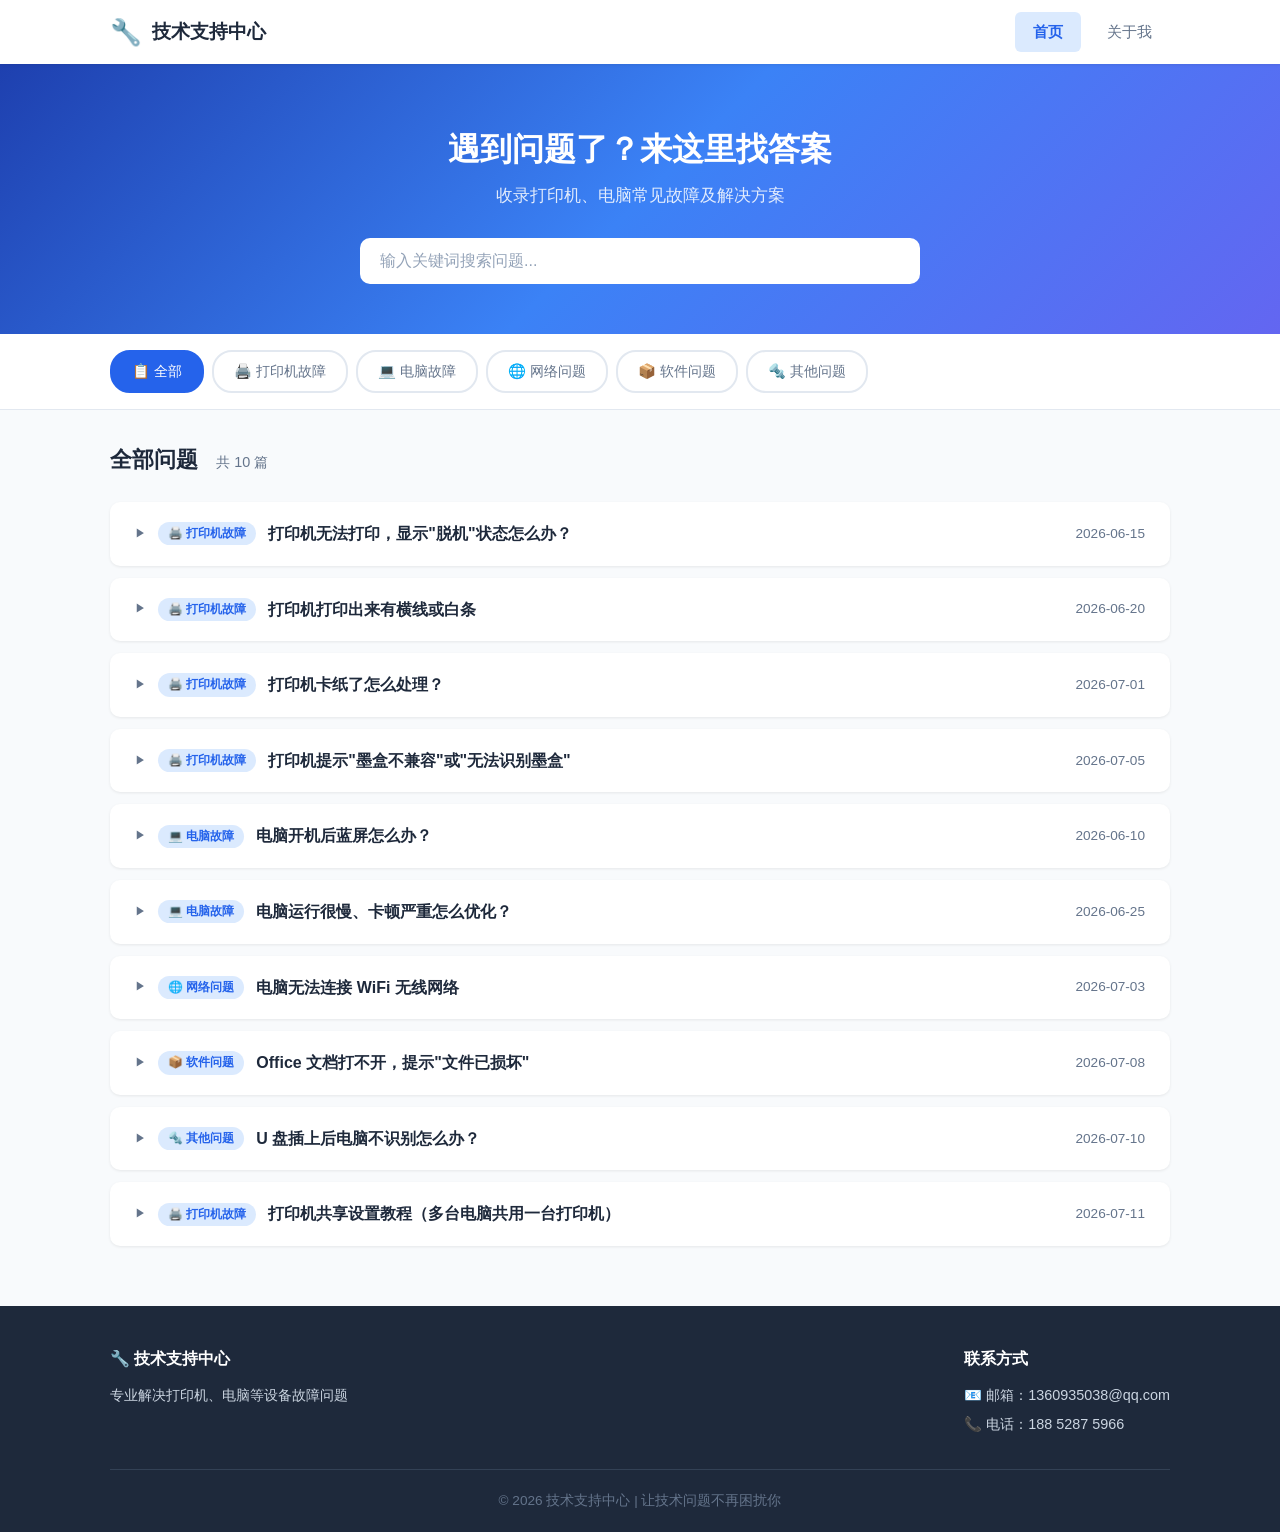
==== tech-support/index.html @ bb20eeff "Add files via upload" ====
<!DOCTYPE html>
<html lang="zh-CN">
<head>
    <meta charset="UTF-8">
    <meta name="viewport" content="width=device-width, initial-scale=1.0">
    <title>技术支持中心 - 打印机/电脑故障解决方案</title>
    <link rel="stylesheet" href="css/style.css">
</head>
<body>
    <!-- 顶部导航 -->
    <header class="header">
        <div class="container header-inner">
            <a href="index.html" class="logo">
                <span class="logo-icon">🔧</span>
                <span class="logo-text">技术支持中心</span>
            </a>
            <nav class="nav">
                <a href="index.html" class="nav-link active">首页</a>
                <a href="https://www.idarin.cn" class="nav-link">关于我</a>
            </nav>
            <button class="mobile-menu-btn" id="mobileMenuBtn">☰</button>
        </div>
    </header>

    <!-- 移动端菜单 -->
    <div class="mobile-menu" id="mobileMenu">
        <a href="index.html" class="mobile-nav-link active">首页</a>
        <a href="https://www.idarin.cn" class="mobile-nav-link">关于我</a>
    </div>

    <!-- 搜索区域 -->
    <section class="hero">
        <div class="container">
            <h1 class="hero-title">遇到问题了？来这里找答案</h1>
            <p class="hero-subtitle">收录打印机、电脑常见故障及解决方案</p>
            <div class="search-box">
                <input type="text" id="searchInput" placeholder="输入关键词搜索问题..." class="search-input" oninput="doSearch()">
            </div>
        </div>
    </section>

    <!-- 分类标签 -->
    <section class="categories-section">
        <div class="container">
            <div class="categories" id="categories">
                <span class="category-tag active" onclick="filterCategory('all', this)">📋 全部</span>
                <span class="category-tag" onclick="filterCategory('printer', this)">🖨️ 打印机故障</span>
                <span class="category-tag" onclick="filterCategory('computer', this)">💻 电脑故障</span>
                <span class="category-tag" onclick="filterCategory('network', this)">🌐 网络问题</span>
                <span class="category-tag" onclick="filterCategory('software', this)">📦 软件问题</span>
                <span class="category-tag" onclick="filterCategory('other', this)">🔩 其他问题</span>
            </div>
        </div>
    </section>

    <!-- ==================== 文章列表 ==================== -->
    <!-- 
        添加新文章：复制一整段 <details> ... </details>，修改标题、日期、分类和内容即可
        分类可选值：printer / computer / network / software / other
    -->

    <section class="articles-section">
        <div class="container">
            <h2 class="articles-title">全部问题 <span id="articleCount" class="article-count"></span></h2>
            <div class="faq-list">

                <!-- ===== 打印机类 ===== -->

                <!-- 文章 1 -->
                <details class="faq-item" data-category="printer" data-tags="脱机 连接 驱动" data-date="2026-06-15">
                    <summary>
                        <span class="faq-cat">🖨️ 打印机故障</span>
                        <span class="faq-title">打印机无法打印，显示"脱机"状态怎么办？</span>
                        <span class="faq-date">2026-06-15</span>
                    </summary>
                    <div class="faq-answer">
                        <h3>故障现象</h3>
                        <p>打印机在电脑上显示"脱机"状态，发送打印任务后没有反应。</p>

                        <h3>解决方法（按顺序尝试）</h3>

                        <p><strong>方法一：取消"脱机使用打印机"</strong></p>
                        <p class="step">1. 打开电脑的<strong>控制面板</strong> → <strong>设备和打印机</strong></p>
                        <p class="step">2. 右键点击你的打印机图标</p>
                        <p class="step">3. 查看是否勾选了<strong>"脱机使用打印机"</strong>，如果勾选了，<strong>取消勾选</strong></p>
                        <p class="step">4. 如果菜单里有<strong>"暂停打印"</strong>，也一并取消</p>

                        <p><strong>方法二：重启打印服务</strong></p>
                        <p class="step">1. 在电脑搜索栏输入 <strong>services.msc</strong> 并打开</p>
                        <p class="step">2. 找到 <strong>Print Spooler</strong> 服务</p>
                        <p class="step">3. 右键选择<strong>重新启动</strong></p>
                        <p class="step">4. 重新打开打印机，尝试打印</p>

                        <p><strong>方法三：检查连接线/USB口</strong></p>
                        <p class="step">1. 拔掉打印机的 USB 线，等待 10 秒</p>
                        <p class="step">2. 换一个 USB 接口重新插入</p>
                        <p class="step">3. 听到电脑"叮咚"的识别声后，再尝试打印</p>

                        <p class="warning">⚠ 如果以上方法都无效，可能是打印机驱动损坏，需要重新安装驱动。</p>
                    </div>
                </details>

                <!-- 文章 2 -->
                <details class="faq-item" data-category="printer" data-tags="横线 白条 喷头 墨盒" data-date="2026-06-20">
                    <summary>
                        <span class="faq-cat">🖨️ 打印机故障</span>
                        <span class="faq-title">打印机打印出来有横线或白条</span>
                        <span class="faq-date">2026-06-20</span>
                    </summary>
                    <div class="faq-answer">
                        <h3>故障现象</h3>
                        <p>打印出来的纸张上有明显的横向线条、白条或颜色不均匀。</p>

                        <h3>解决方法</h3>

                        <p><strong>喷墨打印机：</strong></p>
                        <p class="step">1. 打开打印机属性，找到<strong>维护</strong>或<strong>工具</strong>选项</p>
                        <p class="step">2. 执行<strong>打印头清洗</strong>（可能需要 2-3 次）</p>
                        <p class="step">3. 清洗后执行<strong>喷嘴检查</strong>，打印测试页查看效果</p>
                        <p class="step">4. 如果仍不行，取出墨盒，用干净的湿纸巾轻轻擦拭喷头触点</p>

                        <p><strong>激光打印机：</strong></p>
                        <p class="step">1. 取出硒鼓，轻轻左右摇晃几次（让碳粉均匀分布）</p>
                        <p class="step">2. 检查硒鼓表面是否有划痕或损坏</p>
                        <p class="step">3. 如果硒鼓寿命已到（一般打印 2000-3000 页），需要更换新硒鼓</p>

                        <p class="warning">⚠ 注意：处理硒鼓时避免直接用手触碰感光鼓表面。</p>
                    </div>
                </details>

                <!-- 文章 3 -->
                <details class="faq-item" data-category="printer" data-tags="卡纸 进纸 纸张" data-date="2026-07-01">
                    <summary>
                        <span class="faq-cat">🖨️ 打印机故障</span>
                        <span class="faq-title">打印机卡纸了怎么处理？</span>
                        <span class="faq-date">2026-07-01</span>
                    </summary>
                    <div class="faq-answer">
                        <h3>故障现象</h3>
                        <p>打印机停止工作，面板上闪烁红灯或显示"卡纸"提示。</p>

                        <h3>正确处理方法</h3>
                        <p class="step">1. <strong>先关闭打印机电源</strong>（重要！带电操作可能损坏机器）</p>
                        <p class="step">2. 打开打印机的前盖和/或后盖</p>
                        <p class="step">3. <strong>顺着出纸方向</strong>轻轻拉出纸张，不要逆向拉扯</p>
                        <p class="step">4. 如果纸张撕裂，务必将所有碎片清理干净</p>
                        <p class="step">5. 检查纸道内是否有异物（回形针、订书钉等）</p>
                        <p class="step">6. 重新装好纸张（不要超过纸盘容量，纸张要整齐）</p>
                        <p class="step">7. 开机测试打印</p>

                        <p class="warning">⚠ 切忌：不要用蛮力拉扯卡住的纸张！如果看不到纸头，建议拆机或联系技术人员。</p>

                        <h3>预防卡纸的小技巧</h3>
                        <ul>
                            <li>纸张存放要干燥，受潮的纸容易卡</li>
                            <li>装纸前把纸抖松，避免纸张粘连</li>
                            <li>不要混用不同厚度/尺寸的纸张</li>
                            <li>定期清理打印机内部的纸屑和灰尘</li>
                        </ul>
                    </div>
                </details>

                <!-- 文章 4 -->
                <details class="faq-item" data-category="printer" data-tags="墨盒 不兼容 触点" data-date="2026-07-05">
                    <summary>
                        <span class="faq-cat">🖨️ 打印机故障</span>
                        <span class="faq-title">打印机提示"墨盒不兼容"或"无法识别墨盒"</span>
                        <span class="faq-date">2026-07-05</span>
                    </summary>
                    <div class="faq-answer">
                        <h3>故障现象</h3>
                        <p>更换新墨盒后，打印机屏幕提示"墨盒不兼容"、"无法识别墨盒"或墨盒灯闪烁。</p>

                        <h3>解决方法</h3>
                        <p class="step">1. <strong>确认墨盒型号</strong>：检查墨盒包装上的型号是否与打印机匹配</p>
                        <p class="step">2. <strong>撕掉保护膜</strong>：新墨盒底部通常有黄色/橙色的保护膜，必须撕掉</p>
                        <p class="step">3. <strong>清洁触点</strong>：用干净的棉签蘸少量酒精，轻轻擦拭墨盒背面的金属触点</p>
                        <p class="step">4. 同样清洁打印机内部的墨盒触点</p>
                        <p class="step">5. 重新安装墨盒，确保听到"咔嗒"一声卡到位</p>
                        <p class="step">6. 重启打印机</p>

                        <p class="warning">⚠ 如果以上步骤都无效，可能是墨盒本身有质量问题，建议联系购买处退换。</p>
                    </div>
                </details>

                <!-- ===== 电脑类 ===== -->

                <!-- 文章 5 -->
                <details class="faq-item" data-category="computer" data-tags="蓝屏 开机 Windows" data-date="2026-06-10">
                    <summary>
                        <span class="faq-cat">💻 电脑故障</span>
                        <span class="faq-title">电脑开机后蓝屏怎么办？</span>
                        <span class="faq-date">2026-06-10</span>
                    </summary>
                    <div class="faq-answer">
                        <h3>故障现象</h3>
                        <p>电脑开机后出现蓝色背景的错误提示页面，无法正常进入系统。</p>

                        <h3>解决步骤</h3>
                        <p class="step">1. <strong>记录错误代码</strong>：蓝屏底部通常有一串代码（如 0x0000007B），拍照记录下来</p>
                        <p class="step">2. <strong>重启电脑</strong>：有时只是一次偶发故障，重启即可</p>
                        <p class="step">3. <strong>进入安全模式</strong>：开机时反复按 F8（或 Shift+F8），选择"安全模式"</p>
                        <p class="step">4. 在安全模式下，卸载最近安装的软件或驱动</p>
                        <p class="step">5. 打开命令提示符（管理员），运行：<code>sfc /scannow</code> 修复系统文件</p>
                        <p class="step">6. 如果以上无效，考虑<strong>系统还原</strong>或<strong>重装系统</strong></p>

                        <p class="warning">⚠ 如果蓝屏频繁出现且代码指向硬件（如 MEMORY_MANAGEMENT），可能是内存条故障，建议送修检测。</p>
                    </div>
                </details>

                <!-- 文章 6 -->
                <details class="faq-item" data-category="computer" data-tags="卡顿 慢 优化 清理" data-date="2026-06-25">
                    <summary>
                        <span class="faq-cat">💻 电脑故障</span>
                        <span class="faq-title">电脑运行很慢、卡顿严重怎么优化？</span>
                        <span class="faq-date">2026-06-25</span>
                    </summary>
                    <div class="faq-answer">
                        <h3>常见原因</h3>
                        <ul>
                            <li>开机启动项太多</li>
                            <li>C 盘空间不足</li>
                            <li>后台程序占用过高</li>
                            <li>电脑中病毒或恶意软件</li>
                        </ul>

                        <h3>优化方法</h3>

                        <p><strong>1. 清理开机启动项</strong></p>
                        <p class="step">按 Ctrl+Shift+Esc 打开任务管理器 → 切换到"启动"标签 → 禁用不必要的启动项</p>

                        <p><strong>2. 清理磁盘空间</strong></p>
                        <p class="step">打开"此电脑" → 右键 C 盘 → 属性 → 磁盘清理 → 清理系统文件</p>
                        <p class="step">建议 C 盘保留至少 20GB 以上可用空间</p>

                        <p><strong>3. 卸载不用的软件</strong></p>
                        <p class="step">控制面板 → 程序和功能 → 卸载长期不用的软件</p>

                        <p><strong>4. 查杀病毒</strong></p>
                        <p class="step">使用火绒、360 等安全软件全盘扫描</p>

                        <p class="warning">⚠ 如果电脑配置本身太低（如内存低于 4GB），建议升级硬件（加内存、换固态硬盘）效果最明显。</p>
                    </div>
                </details>

                <!-- ===== 网络类 ===== -->

                <!-- 文章 7 -->
                <details class="faq-item" data-category="network" data-tags="WiFi 无线 网络 连接" data-date="2026-07-03">
                    <summary>
                        <span class="faq-cat">🌐 网络问题</span>
                        <span class="faq-title">电脑无法连接 WiFi 无线网络</span>
                        <span class="faq-date">2026-07-03</span>
                    </summary>
                    <div class="faq-answer">
                        <h3>故障现象</h3>
                        <p>电脑右下角网络图标显示红叉，或能搜到 WiFi 但连接失败。</p>

                        <h3>排查步骤</h3>
                        <p class="step">1. <strong>检查 WiFi 开关</strong>：部分笔记本有物理 WiFi 开关或 Fn+功能键开关，确保已打开</p>
                        <p class="step">2. <strong>检查飞行模式</strong>：确认飞行模式已关闭</p>
                        <p class="step">3. <strong>重启路由器和电脑</strong>：拔掉路由器电源等 30 秒再插上</p>
                        <p class="step">4. <strong>忘记网络重连</strong>：WiFi 列表 → 右键该网络 → 忘记 → 重新输入密码连接</p>
                        <p class="step">5. <strong>更新网卡驱动</strong>：设备管理器 → 网络适配器 → 右键无线网卡 → 更新驱动</p>
                        <p class="step">6. <strong>用手机热点测试</strong>：如果手机热点能连上，说明是路由器问题；如果也连不上，说明是电脑问题</p>

                        <p class="warning">⚠ 如果网卡驱动显示黄色感叹号，说明驱动有问题，需要从官网下载对应驱动安装。</p>
                    </div>
                </details>

                <!-- ===== 软件类 ===== -->

                <!-- 文章 8 -->
                <details class="faq-item" data-category="software" data-tags="Office Word Excel 文件损坏" data-date="2026-07-08">
                    <summary>
                        <span class="faq-cat">📦 软件问题</span>
                        <span class="faq-title">Office 文档打不开，提示"文件已损坏"</span>
                        <span class="faq-date">2026-07-08</span>
                    </summary>
                    <div class="faq-answer">
                        <h3>解决方法</h3>

                        <p><strong>Word 文档修复：</strong></p>
                        <p class="step">1. 打开 Word → 文件 → 打开 → 浏览</p>
                        <p class="step">2. 选中打不开的文件，点击"打开"按钮旁的下拉箭头</p>
                        <p class="step">3. 选择<strong>"打开并修复"</strong></p>

                        <p><strong>Excel 文档修复：</strong></p>
                        <p class="step">1. 打开 Excel → 文件 → 打开 → 浏览</p>
                        <p class="step">2. 同样选择"打开并修复"</p>
                        <p class="step">3. 如果弹出对话框，选择<strong>"提取数据"</strong></p>

                        <p><strong>使用 WPS 打开</strong></p>
                        <p class="step">有时 WPS 的兼容性比 Office 更好，可以尝试用 WPS 打开再另存为新的 Office 文件。</p>

                        <p class="warning">⚠ 重要文件建议定期备份！U 盘里的文件更容易损坏，建议在电脑硬盘上也存一份。</p>
                    </div>
                </details>

                <!-- ===== 其他类 ===== -->

                <!-- 文章 9 -->
                <details class="faq-item" data-category="other" data-tags="U盘 不识别 USB" data-date="2026-07-10">
                    <summary>
                        <span class="faq-cat">🔩 其他问题</span>
                        <span class="faq-title">U 盘插上后电脑不识别怎么办？</span>
                        <span class="faq-date">2026-07-10</span>
                    </summary>
                    <div class="faq-answer">
                        <h3>排查步骤</h3>
                        <p class="step">1. <strong>换一个 USB 接口</strong>：先试试其他接口，排除单个接口故障</p>
                        <p class="step">2. <strong>换一台电脑</strong>：确认是 U 盘问题还是电脑问题</p>
                        <p class="step">3. <strong>检查设备管理器</strong>：右键"此电脑" → 管理 → 设备管理器 → 查看"通用串行总线控制器"是否有黄色感叹号</p>
                        <p class="step">4. <strong>磁盘管理查看</strong>：右键"此电脑" → 管理 → 磁盘管理 → 看是否能找到 U 盘（可能没有盘符）</p>
                        <p class="step">5. 如果在磁盘管理中能看到，右键给它<strong>分配盘符</strong></p>

                        <p class="warning">⚠ 如果磁盘管理中完全看不到 U 盘，且换电脑也不识别，U 盘可能已经硬件损坏。如果数据重要，建议找专业数据恢复。</p>
                    </div>
                </details>

                <!-- 文章 10 -->
                <details class="faq-item" data-category="printer" data-tags="共享 局域网 多台电脑" data-date="2026-07-11">
                    <summary>
                        <span class="faq-cat">🖨️ 打印机故障</span>
                        <span class="faq-title">打印机共享设置教程（多台电脑共用一台打印机）</span>
                        <span class="faq-date">2026-07-11</span>
                    </summary>
                    <div class="faq-answer">
                        <h3>前提条件</h3>
                        <p>所有电脑必须在<strong>同一个局域网</strong>内（连接同一个路由器）。</p>

                        <h3>主机端设置（连接打印机的电脑）</h3>
                        <p class="step">1. 控制面板 → 设备和打印机 → 右键打印机 → <strong>打印机属性</strong></p>
                        <p class="step">2. 切换到<strong>"共享"</strong>标签 → 勾选<strong>"共享这台打印机"</strong></p>
                        <p class="step">3. 设置一个简单的共享名（如 Printer）→ 确定</p>
                        <p class="step">4. 控制面板 → 网络和共享中心 → 更改高级共享设置 → 启用<strong>网络发现</strong>和<strong>文件和打印机共享</strong></p>

                        <h3>客户端设置（其他电脑）</h3>
                        <p class="step">1. 按 Win+R 键，输入 <code>\\\\主机电脑名</code> 或 <code>\\\\主机IP地址</code></p>
                        <p class="step">2. 找到共享的打印机，双击安装驱动</p>
                        <p class="step">3. 安装完成后即可使用</p>

                        <p class="warning">⚠ 所有电脑建议设置相同的<strong>工作组</strong>（通常是 WORKGROUP），可避免很多共享问题。</p>
                    </div>
                </details>

            </div>
            <div class="no-result" id="noResult" style="display:none;">
                <p>😕 没有找到相关问题</p>
                <p>试试其他关键词，或者联系我获取帮助</p>
            </div>
        </div>
    </section>

    <!-- 页脚 -->
    <footer class="footer">
        <div class="container">
            <div class="footer-content">
                <div class="footer-info">
                    <h3>🔧 技术支持中心</h3>
                    <p>专业解决打印机、电脑等设备故障问题</p>
                </div>
                <div class="footer-contact">
                    <h3>联系方式</h3>
                    <p>📧 邮箱：1360935038@qq.com</p>
                    <p>📞 电话：188 5287 5966</p>
                </div>
            </div>
            <div class="footer-bottom">
                <p>&copy; 2026 技术支持中心 | 让技术问题不再困扰你</p>
            </div>
        </div>
    </footer>

    <script>
        // ========== 搜索 & 分类筛选 ==========
        let currentCategory = "all";

        function filterCategory(cat, el) {
            currentCategory = cat;
            // 切换标签样式
            document.querySelectorAll(".category-tag").forEach(t => t.classList.remove("active"));
            el.classList.add("active");
            // 清空搜索
            document.getElementById("searchInput").value = "";
            applyFilters();
        }

        function doSearch() {
            currentCategory = "all";
            document.querySelectorAll(".category-tag").forEach(t => t.classList.remove("active"));
            document.querySelector('.category-tag[onclick*="all"]').classList.add("active");
            applyFilters();
        }

        function applyFilters() {
            const keyword = document.getElementById("searchInput").value.trim().toLowerCase();
            const items = document.querySelectorAll(".faq-item");
            let visibleCount = 0;

            items.forEach(item => {
                const cat = item.getAttribute("data-category");
                const tags = (item.getAttribute("data-tags") || "").toLowerCase();
                const title = item.querySelector(".faq-title").textContent.toLowerCase();

                // 分类匹配
                const catMatch = (currentCategory === "all" || cat === currentCategory);
                // 搜索匹配
                const searchMatch = (!keyword || title.includes(keyword) || tags.includes(keyword));

                if (catMatch && searchMatch) {
                    item.style.display = "";
                    visibleCount++;
                } else {
                    item.style.display = "none";
                }
            });

            // 更新数量
            document.getElementById("articleCount").textContent = "共 " + visibleCount + " 篇";

            // 无结果显示
            document.getElementById("noResult").style.display = visibleCount === 0 ? "block" : "none";
        }

        // 移动端菜单
        document.getElementById("mobileMenuBtn").addEventListener("click", () => {
            document.getElementById("mobileMenu").classList.toggle("active");
        });

        // 初始计数
        document.addEventListener("DOMContentLoaded", () => {
            const total = document.querySelectorAll(".faq-item").length;
            document.getElementById("articleCount").textContent = "共 " + total + " 篇";
        });
    </script>
</body>
</html>
---- tech-support/css/style.css ----
/* ========== 全局样式 ========== */
:root {
    --primary: #2563eb;
    --primary-dark: #1d4ed8;
    --primary-light: #dbeafe;
    --bg: #f8fafc;
    --white: #ffffff;
    --text: #1e293b;
    --text-light: #64748b;
    --border: #e2e8f0;
    --shadow: 0 1px 3px rgba(0,0,0,0.08);
    --shadow-md: 0 4px 12px rgba(0,0,0,0.1);
    --radius: 10px;
    --radius-sm: 6px;
}

* {
    margin: 0;
    padding: 0;
    box-sizing: border-box;
}

body {
    font-family: -apple-system, BlinkMacSystemFont, "Segoe UI", "PingFang SC", "Microsoft YaHei", sans-serif;
    background: var(--bg);
    color: var(--text);
    line-height: 1.6;
    min-height: 100vh;
}

.container {
    max-width: 1100px;
    margin: 0 auto;
    padding: 0 20px;
}

a {
    color: var(--primary);
    text-decoration: none;
}

/* ========== 顶部导航 ========== */
.header {
    background: var(--white);
    box-shadow: var(--shadow);
    position: sticky;
    top: 0;
    z-index: 100;
}

.header-inner {
    display: flex;
    align-items: center;
    justify-content: space-between;
    height: 64px;
}

.logo {
    display: flex;
    align-items: center;
    gap: 10px;
    color: var(--text);
    font-weight: 700;
    font-size: 1.2rem;
}

.logo-icon {
    font-size: 1.6rem;
}

.nav {
    display: flex;
    gap: 8px;
}

.nav-link {
    padding: 8px 18px;
    border-radius: var(--radius-sm);
    color: var(--text-light);
    font-size: 0.95rem;
    transition: all 0.2s;
}

.nav-link:hover {
    background: var(--bg);
    color: var(--text);
}

.nav-link.active {
    background: var(--primary-light);
    color: var(--primary);
    font-weight: 600;
}

/* 移动端菜单 */
.mobile-menu-btn {
    display: none;
    background: none;
    border: none;
    font-size: 1.5rem;
    cursor: pointer;
    color: var(--text);
    padding: 4px 8px;
}

.mobile-menu {
    display: none;
    background: var(--white);
    border-top: 1px solid var(--border);
    padding: 12px 20px;
    flex-direction: column;
    gap: 4px;
}

.mobile-menu.active {
    display: flex;
}

.mobile-nav-link {
    padding: 10px 16px;
    border-radius: var(--radius-sm);
    color: var(--text-light);
    font-size: 0.95rem;
}

.mobile-nav-link.active {
    background: var(--primary-light);
    color: var(--primary);
    font-weight: 600;
}

/* ========== 搜索 Hero ========== */
.hero {
    background: linear-gradient(135deg, #1e40af 0%, #3b82f6 50%, #6366f1 100%);
    color: var(--white);
    padding: 60px 0 50px;
    text-align: center;
}

.hero-title {
    font-size: 2rem;
    margin-bottom: 8px;
    font-weight: 800;
}

.hero-subtitle {
    font-size: 1.05rem;
    opacity: 0.85;
    margin-bottom: 28px;
}

.search-box {
    display: flex;
    max-width: 560px;
    margin: 0 auto;
    gap: 0;
}

.search-input {
    flex: 1;
    padding: 14px 20px;
    border: none;
    border-radius: var(--radius);
    font-size: 1rem;
    outline: none;
    background: var(--white);
    color: var(--text);
}

.search-input::placeholder {
    color: #94a3b8;
}

/* ========== 分类标签 ========== */
.categories-section {
    background: var(--white);
    border-bottom: 1px solid var(--border);
    padding: 0;
}

.categories {
    display: flex;
    flex-wrap: wrap;
    gap: 8px;
    padding: 16px 0;
}

.category-tag {
    padding: 8px 20px;
    border-radius: 20px;
    border: 2px solid var(--border);
    background: var(--white);
    color: var(--text-light);
    font-size: 0.9rem;
    cursor: pointer;
    transition: all 0.2s;
    user-select: none;
}

.category-tag:hover {
    border-color: var(--primary);
    color: var(--primary);
}

.category-tag.active {
    background: var(--primary);
    color: var(--white);
    border-color: var(--primary);
}

/* ========== 文章列表 ========== */
.articles-section {
    padding: 32px 0 60px;
}

.articles-title {
    font-size: 1.4rem;
    font-weight: 700;
    margin-bottom: 24px;
}

.article-count {
    color: var(--text-light);
    font-size: 0.9rem;
    font-weight: 400;
    margin-left: 12px;
}

/* ========== 折叠文章 (details/summary) ========== */
.faq-list {
    display: flex;
    flex-direction: column;
    gap: 12px;
}

.faq-item {
    background: var(--white);
    border-radius: var(--radius);
    box-shadow: var(--shadow);
    border: 1px solid transparent;
    transition: all 0.2s;
}

.faq-item:hover {
    box-shadow: var(--shadow-md);
    border-color: var(--primary-light);
}

.faq-item summary {
    display: flex;
    align-items: center;
    gap: 12px;
    padding: 18px 24px;
    cursor: pointer;
    list-style: none;
    user-select: none;
    font-size: 1rem;
}

.faq-item summary::-webkit-details-marker {
    display: none;
}

.faq-item summary::before {
    content: "▶";
    font-size: 0.7rem;
    color: var(--text-light);
    transition: transform 0.2s;
    flex-shrink: 0;
}

.faq-item[open] summary::before {
    transform: rotate(90deg);
}

.faq-cat {
    display: inline-block;
    padding: 2px 10px;
    border-radius: 12px;
    background: var(--primary-light);
    color: var(--primary);
    font-size: 0.75rem;
    font-weight: 600;
    white-space: nowrap;
    flex-shrink: 0;
}

.faq-title {
    flex: 1;
    font-weight: 600;
    color: var(--text);
    min-width: 0;
}

.faq-date {
    color: var(--text-light);
    font-size: 0.85rem;
    white-space: nowrap;
    flex-shrink: 0;
}

.faq-answer {
    padding: 0 24px 24px 24px;
    line-height: 1.8;
    font-size: 0.95rem;
    border-top: 1px solid var(--border);
    margin-top: 4px;
    padding-top: 20px;
}

.faq-answer h3 {
    margin: 20px 0 10px;
    font-size: 1.05rem;
    color: var(--text);
}

.faq-answer h3:first-child {
    margin-top: 0;
}

.faq-answer ul, .faq-answer ol {
    padding-left: 20px;
    margin: 8px 0;
}

.faq-answer li {
    margin-bottom: 6px;
}

.faq-answer .step {
    background: #f0fdf4;
    border-left: 3px solid #22c55e;
    padding: 8px 14px;
    margin: 6px 0;
    border-radius: 0 var(--radius-sm) var(--radius-sm) 0;
}

.faq-answer .warning {
    background: #fef3c7;
    border-left: 3px solid #f59e0b;
    padding: 8px 14px;
    margin: 10px 0;
    border-radius: 0 var(--radius-sm) var(--radius-sm) 0;
}

/* ========== 无结果 ========== */
.no-result {
    text-align: center;
    padding: 60px 20px;
    color: var(--text-light);
}

.no-result p:first-child {
    font-size: 1.2rem;
    margin-bottom: 8px;
}

/* ========== 页脚 ========== */
.footer {
    background: #1e293b;
    color: #cbd5e1;
    padding: 40px 0 0;
    margin-top: auto;
}

.footer-content {
    display: flex;
    justify-content: space-between;
    gap: 40px;
    flex-wrap: wrap;
    padding-bottom: 30px;
    border-bottom: 1px solid #334155;
}

.footer-content h3 {
    color: var(--white);
    margin-bottom: 10px;
    font-size: 1rem;
}

.footer-content p {
    font-size: 0.9rem;
    line-height: 2;
}

.footer-bottom {
    text-align: center;
    padding: 20px 0;
    font-size: 0.85rem;
    color: #64748b;
}

/* ========== 响应式 ========== */
@media (max-width: 768px) {
    .hero-title {
        font-size: 1.5rem;
    }
    .hero {
        padding: 40px 0 35px;
    }
    .nav {
        display: none;
    }
    .mobile-menu-btn {
        display: block;
    }
    .faq-item summary {
        flex-wrap: wrap;
        padding: 14px 16px;
    }
    .faq-title {
        width: 100%;
        order: 3;
    }
    .faq-date {
        font-size: 0.8rem;
    }
    .faq-answer {
        padding: 0 16px 20px 16px;
        padding-top: 16px;
    }
    .footer-content {
        flex-direction: column;
        gap: 24px;
    }
}
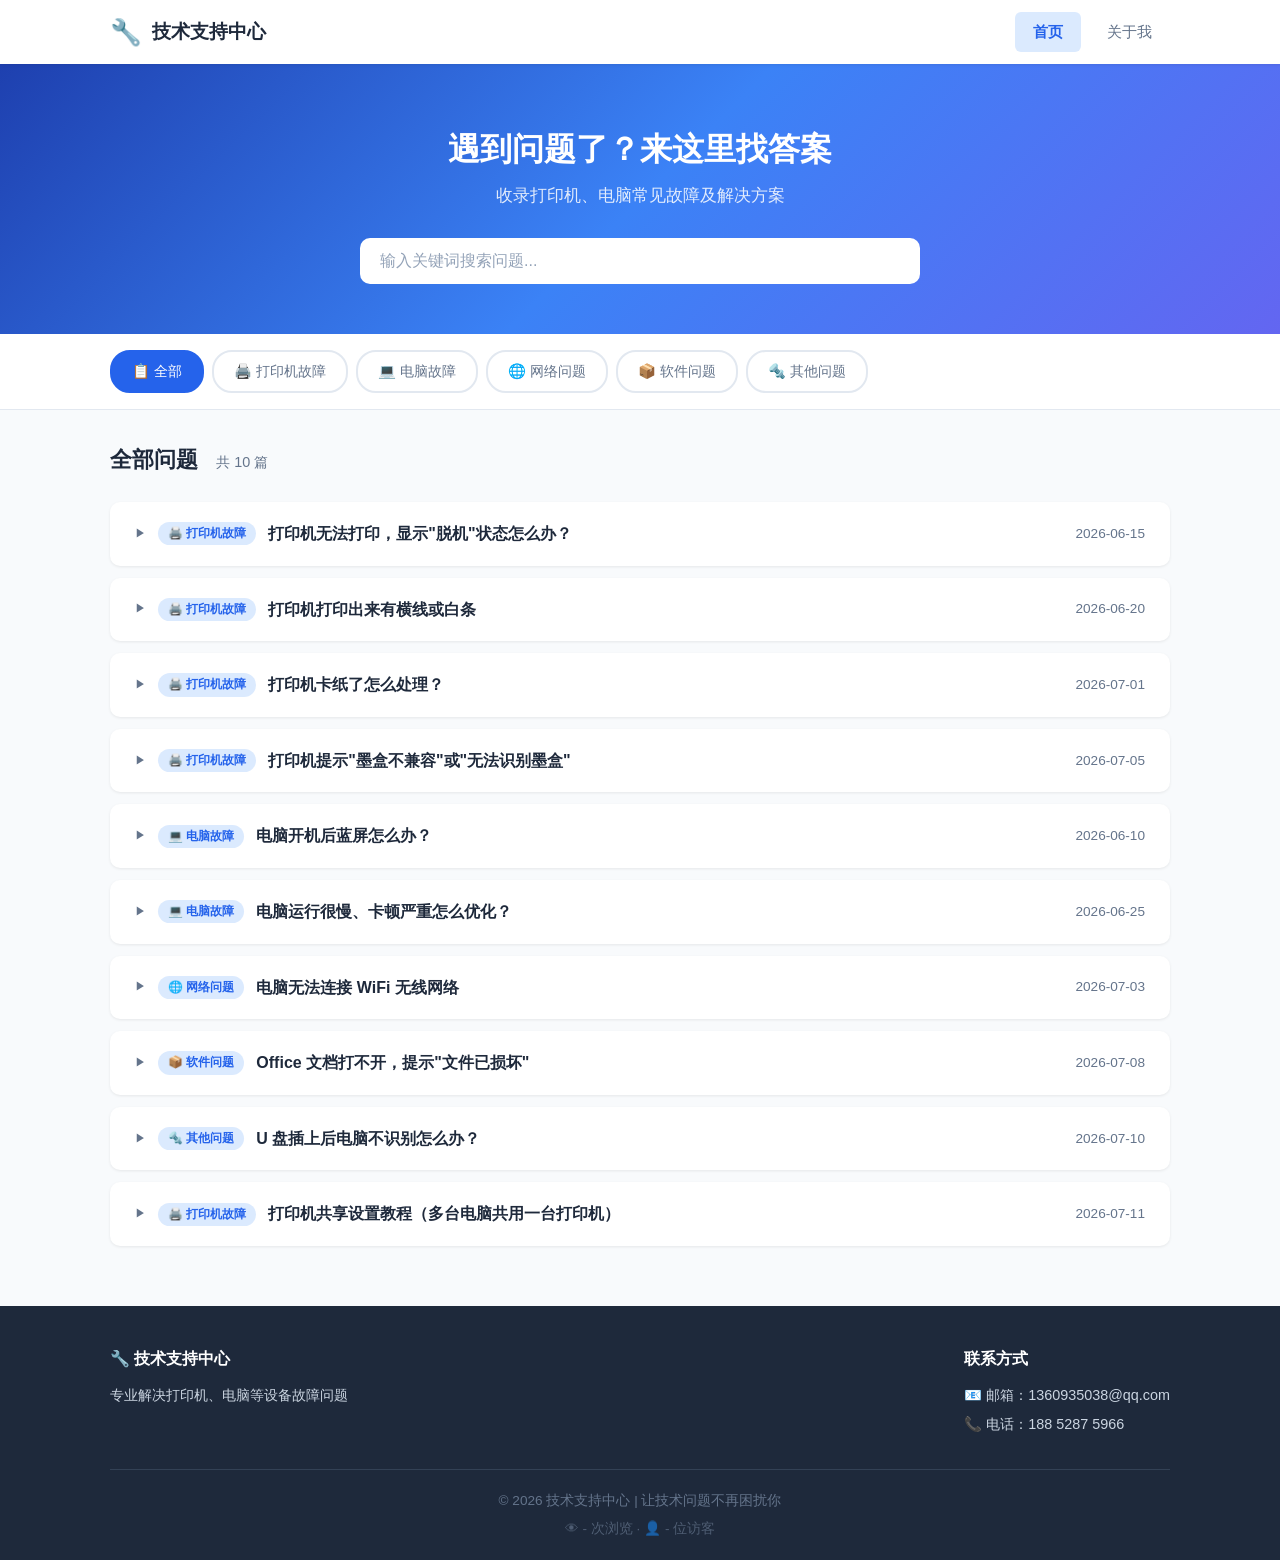
==== commit d65c82f7: "Add files via upload" ====
--- a/tech-support/index.html
+++ b/tech-support/index.html
@@ -368,6 +368,9 @@
             </div>
             <div class="footer-bottom">
                 <p>&copy; 2026 技术支持中心 | 让技术问题不再困扰你</p>
+                <p style="margin-top:6px;font-size:0.85rem;opacity:0.7;">
+                    👁 <span id="busuanzi_value_site_pv">-</span> 次浏览 · 👤 <span id="busuanzi_value_site_uv">-</span> 位访客
+                </p>
             </div>
         </div>
     </footer>
@@ -434,5 +437,7 @@
             document.getElementById("articleCount").textContent = "共 " + total + " 篇";
         });
     </script>
+    <!-- 不蒜子 访问统计 -->
+    <script async src="https://busuanzi.ibruce.info/busuanzi/2.3/busuanzi.pure.mini.js"></script>
 </body>
 </html>
